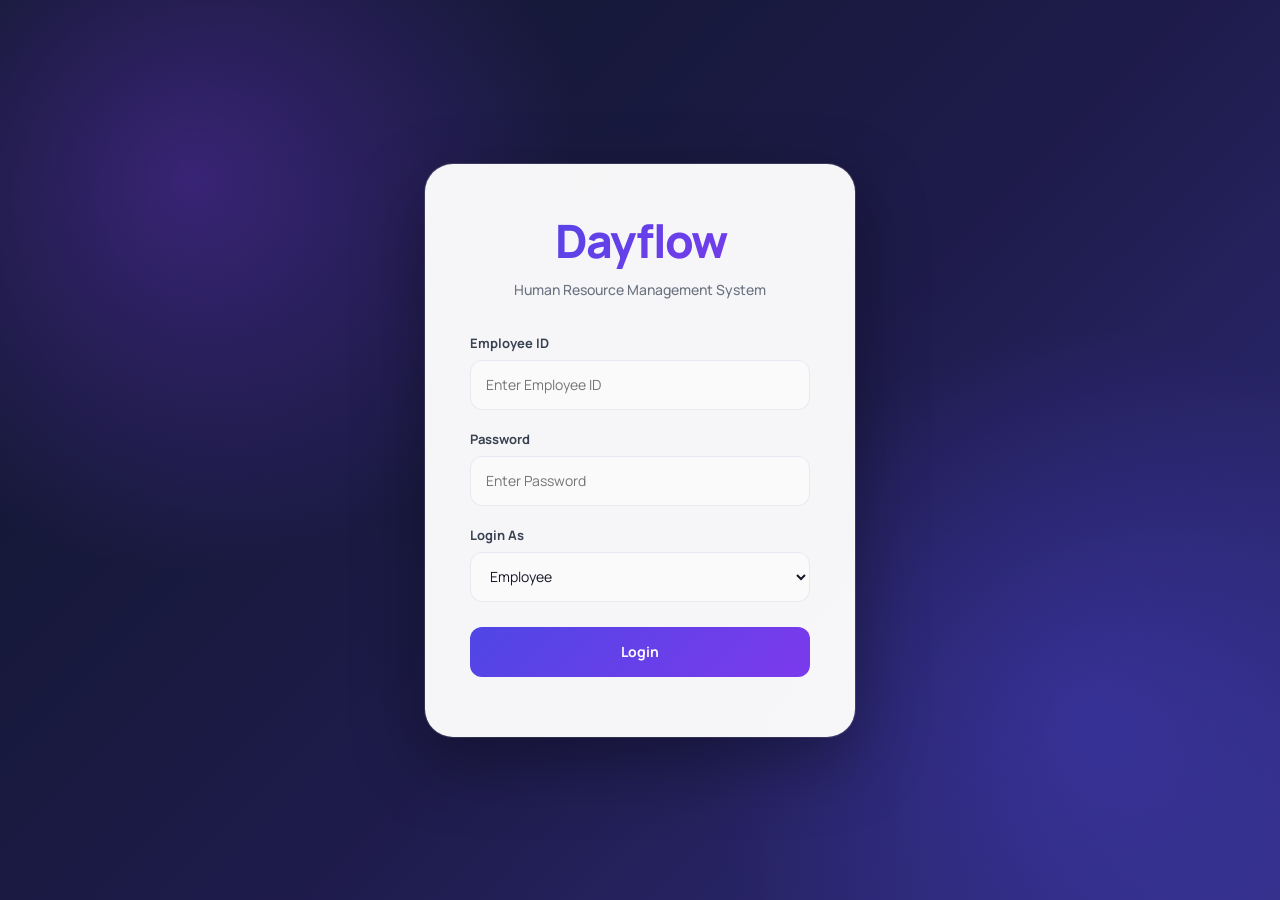
==== index.html @ cca29680 "Initial commit" ====
<!DOCTYPE html>
<html lang="en">
<head>
    <meta charset="UTF-8">
    <meta name="viewport" content="width=device-width, initial-scale=1.0">
    <title>Dayflow - HRMS</title>
    <link rel="stylesheet" href="style.css">
</head>

<body>

    <div class="login-container">

        <div class="login-box">

            <h1>Dayflow</h1>
            <p class="subtitle">Human Resource Management System</p>

            <form id="loginForm">

                <label>Employee ID</label>
                <input type="text" id="employeeId" placeholder="Enter Employee ID" required>

                <label>Password</label>
                <input type="password" id="password" placeholder="Enter Password" required>

                <label>Login As</label>
                <select id="role">
                    <option value="employee">Employee</option>
                    <option value="hr">HR / Admin</option>
                </select>

                <button type="submit">Login</button>

            </form>

            <p id="loginMessage"></p>

        </div>

    </div>

    <script src="script.js"></script>

</body>
</html>
---- style.css ----
@import url('https://fonts.googleapis.com/css2?family=Manrope:wght@400;500;600;700;800&display=swap');

* {
    box-sizing: border-box;
    margin: 0;
    padding: 0;
}

:root {
    --navy: #111827;
    --indigo: #4f46e5;
    --purple: #7c3aed;
    --light-bg: #f7f7fb;
    --white: #ffffff;
    --text: #171827;
    --muted: #6b7280;
    --border: #e8e8f0;
    --success: #16a34a;
    --danger: #dc2626;
}

body {
    font-family: 'Manrope', sans-serif;
    color: var(--text);
}

/* =========================
   LOGIN PAGE
========================= */

body:not(.dashboard-body) {
    min-height: 100vh;
    background:
        radial-gradient(circle at 15% 20%, rgba(124, 58, 237, 0.35), transparent 30%),
        radial-gradient(circle at 85% 80%, rgba(79, 70, 229, 0.35), transparent 30%),
        linear-gradient(135deg, #0f172a, #1e1b4b 55%, #312e81);

    display: flex;
    justify-content: center;
    align-items: center;
}

.login-container {
    width: 100%;
    padding: 30px;
    display: flex;
    justify-content: center;
    align-items: center;
}

.login-box {
    width: 430px;
    padding: 45px;
    border-radius: 28px;

    background: rgba(255, 255, 255, 0.96);

    box-shadow:
        0 25px 70px rgba(0, 0, 0, 0.35),
        0 0 0 1px rgba(255, 255, 255, 0.15);
}

.login-box h1 {
    text-align: center;
    font-size: 46px;
    font-weight: 800;
    letter-spacing: -2px;

    background: linear-gradient(
        135deg,
        #4f46e5,
        #7c3aed
    );

    -webkit-background-clip: text;
    -webkit-text-fill-color: transparent;

    margin-bottom: 8px;
}

.subtitle {
    text-align: center;
    color: var(--muted);
    font-size: 14px;
    font-weight: 500;
    margin-bottom: 35px;
}

label {
    display: block;
    margin-top: 20px;
    margin-bottom: 8px;

    font-size: 13px;
    font-weight: 700;
    color: #374151;
}

input,
select {
    width: 100%;
    height: 50px;

    padding: 0 15px;

    border: 1px solid var(--border);
    border-radius: 12px;

    background: #fafafa;

    font-family: 'Manrope', sans-serif;
    font-size: 14px;
    color: var(--text);

    outline: none;

    transition: 0.25s;
}

input:focus,
select:focus {
    border-color: var(--indigo);

    background: white;

    box-shadow:
        0 0 0 4px rgba(79, 70, 229, 0.1);
}

button {
    width: 100%;
    height: 50px;

    border: none;
    border-radius: 12px;

    margin-top: 25px;

    background: linear-gradient(
        135deg,
        #4f46e5,
        #7c3aed
    );

    color: white;

    font-family: 'Manrope', sans-serif;
    font-size: 14px;
    font-weight: 700;

    cursor: pointer;

    transition:
        transform 0.2s,
        box-shadow 0.2s;
}

button:hover {
    transform: translateY(-2px);

    box-shadow:
        0 10px 25px rgba(79, 70, 229, 0.3);
}

button:active {
    transform: translateY(0);
}

#loginMessage {
    text-align: center;
    margin-top: 15px;
    color: var(--danger);
    font-size: 13px;
}

/* =========================
   DASHBOARD
========================= */

.dashboard-body {
    min-height: 100vh;

    background:
        radial-gradient(
            circle at top right,
            rgba(124, 58, 237, 0.08),
            transparent 30%
        ),
        var(--light-bg);

    display: block;
}

.dashboard {
    width: 100%;
    min-height: 100vh;
}

/* =========================
   TOP BAR
========================= */

.topbar {
    height: 82px;

    padding: 0 45px;

    background: rgba(255, 255, 255, 0.92);

    border-bottom: 1px solid var(--border);

    display: flex;
    justify-content: space-between;
    align-items: center;

    position: sticky;
    top: 0;

    z-index: 10;

    backdrop-filter: blur(15px);
}

.topbar h1 {
    font-size: 26px;
    font-weight: 800;

    letter-spacing: -1px;

    background: linear-gradient(
        135deg,
        #4f46e5,
        #7c3aed
    );

    -webkit-background-clip: text;
    -webkit-text-fill-color: transparent;
}

.topbar p {
    margin-top: 2px;

    font-size: 12px;
    font-weight: 600;

    color: var(--muted);
}

.logout-btn {
    width: auto;

    height: 40px;

    padding: 0 18px;

    margin: 0;

    background: #f3f4f6;

    color: #374151;

    border: 1px solid var(--border);
}

.logout-btn:hover {
    background: #fee2e2;
    color: #dc2626;

    box-shadow: none;
}

/* =========================
   MAIN
========================= */

.dashboard main {
    max-width: 1250px;

    margin: auto;

    padding: 40px;
}

/* =========================
   WELCOME
========================= */

.welcome-card {
    position: relative;

    overflow: hidden;

    background:
        linear-gradient(
            135deg,
            #111827,
            #312e81
        );

    color: white;

    padding: 32px;

    border-radius: 22px;

    margin-bottom: 28px;

    box-shadow:
        0 15px 40px rgba(17, 24, 39, 0.15);
}

.welcome-card::after {
    content: "";

    position: absolute;

    width: 220px;
    height: 220px;

    border-radius: 50%;

    background: rgba(124, 58, 237, 0.35);

    right: -60px;
    top: -80px;
}

.welcome-card h2 {
    position: relative;
    z-index: 1;

    font-size: 25px;
    font-weight: 800;

    margin-bottom: 8px;
}

.welcome-card p {
    position: relative;
    z-index: 1;

    color: #c7d2fe;

    font-size: 14px;
}

/* =========================
   DASHBOARD CARDS
========================= */

.dashboard-grid {
    display: grid;

    grid-template-columns:
        repeat(4, 1fr);

    gap: 18px;
}

.dashboard-card {
    background: white;

    padding: 25px;

    border-radius: 18px;

    border: 1px solid var(--border);

    box-shadow:
        0 5px 20px rgba(17, 24, 39, 0.04);

    transition:
        transform 0.2s,
        box-shadow 0.2s;
}

.dashboard-card:hover {
    transform: translateY(-4px);

    box-shadow:
        0 15px 35px rgba(17, 24, 39, 0.09);
}

.dashboard-card h3 {
    font-size: 16px;
    font-weight: 800;

    color: var(--text);

    margin-bottom: 10px;
}

.dashboard-card p {
    color: var(--muted);

    font-size: 13px;
    line-height: 1.6;

    min-height: 55px;
}

.dashboard-card button {
    margin-top: 18px;

    height: 43px;

    font-size: 13px;
}

/* =========================
   CONTENT
========================= */

.content-section {
    background: white;

    margin-top: 22px;

    padding: 30px;

    border-radius: 18px;

    border: 1px solid var(--border);

    box-shadow:
        0 5px 20px rgba(17, 24, 39, 0.04);
}

.content-section h2 {
    font-size: 20px;
    font-weight: 800;

    margin-bottom: 20px;

    color: var(--text);
}

.content-section p {
    color: var(--muted);

    font-size: 14px;

    margin-bottom: 10px;
}

.content-section strong {
    color: var(--text);
}

/* =========================
   PROFILE
========================= */

.profile-info {
    display: grid;

    grid-template-columns:
        repeat(2, 1fr);

    gap: 15px;
}

.profile-info p {
    padding: 16px;

    background: #f8f8fc;

    border-radius: 12px;

    border: 1px solid var(--border);
}

/* =========================
   MOBILE
========================= */

@media (max-width: 1000px) {

    .dashboard-grid {
        grid-template-columns:
            repeat(2, 1fr);
    }
}

@media (max-width: 650px) {

    .login-box {
        width: 100%;
        padding: 30px;
    }

    .topbar {
        padding: 0 20px;
    }

    .dashboard main {
        padding: 20px;
    }

    .dashboard-grid {
        grid-template-columns: 1fr;
    }

    .profile-info {
        grid-template-columns: 1fr;
    }
}
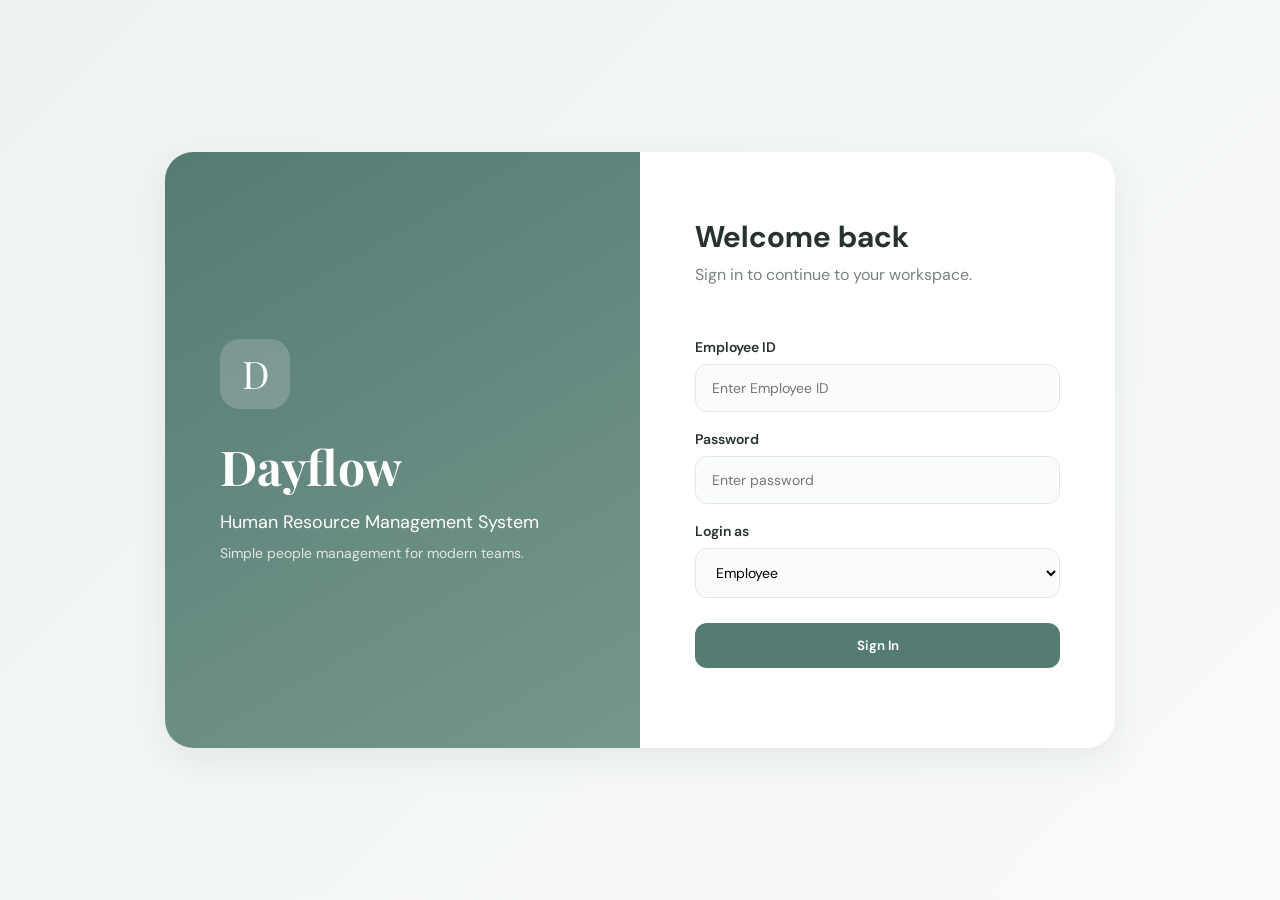
==== commit cafbdb08: "Updated project" ====
--- a/index.html
+++ b/index.html
@@ -3,38 +3,67 @@
 <head>
     <meta charset="UTF-8">
     <meta name="viewport" content="width=device-width, initial-scale=1.0">
-    <title>Dayflow - HRMS</title>
+    <title>Dayflow | HRMS</title>
     <link rel="stylesheet" href="style.css">
 </head>
 
-<body>
+<body class="login-page">
 
-    <div class="login-container">
+    <div class="login-wrapper">
+
+        <div class="login-brand">
+            <div class="brand-logo">D</div>
+
+            <h1>Dayflow</h1>
+
+            <p>Human Resource Management System</p>
+
+            <span>
+                Simple people management for modern teams.
+            </span>
+        </div>
 
         <div class="login-box">
 
-            <h1>Dayflow</h1>
-            <p class="subtitle">Human Resource Management System</p>
+            <div class="login-heading">
+                <h2>Welcome back</h2>
+                <p>Sign in to continue to your workspace.</p>
+            </div>
 
             <form id="loginForm">
 
-                <label>Employee ID</label>
-                <input type="text" id="employeeId" placeholder="Enter Employee ID" required>
+                <label for="employeeId">Employee ID</label>
 
-                <label>Password</label>
-                <input type="password" id="password" placeholder="Enter Password" required>
+                <input
+                    type="text"
+                    id="employeeId"
+                    placeholder="Enter Employee ID"
+                    autocomplete="username"
+                >
 
-                <label>Login As</label>
+                <label for="password">Password</label>
+
+                <input
+                    type="password"
+                    id="password"
+                    placeholder="Enter password"
+                    autocomplete="current-password"
+                >
+
+                <label for="role">Login as</label>
+
                 <select id="role">
                     <option value="employee">Employee</option>
                     <option value="hr">HR / Admin</option>
                 </select>
 
-                <button type="submit">Login</button>
+                <button type="submit" class="primary-btn login-btn">
+                    Sign In
+                </button>
 
             </form>
 
-            <p id="loginMessage"></p>
+            <p id="loginMessage" class="login-message"></p>
 
         </div>
 
--- a/style.css
+++ b/style.css
@@ -1,507 +1,769 @@
-@import url('https://fonts.googleapis.com/css2?family=Manrope:wght@400;500;600;700;800&display=swap');
+@import url('https://fonts.googleapis.com/css2?family=DM+Sans:wght@400;500;600;700&family=Playfair+Display:wght@600&display=swap');
 
 * {
-    box-sizing: border-box;
     margin: 0;
     padding: 0;
+    box-sizing: border-box;
 }
 
 :root {
-    --navy: #111827;
-    --indigo: #4f46e5;
-    --purple: #7c3aed;
-    --light-bg: #f7f7fb;
+    --bg: #f5f7f6;
     --white: #ffffff;
-    --text: #171827;
-    --muted: #6b7280;
-    --border: #e8e8f0;
-    --success: #16a34a;
-    --danger: #dc2626;
+    --primary: #557c73;
+    --primary-dark: #3f625a;
+    --soft: #e8efec;
+    --text: #27332f;
+    --muted: #78837f;
+    --border: #e1e7e4;
+    --green: #3f8f68;
+    --red: #c96b6b;
+    --yellow: #c49a4a;
+    --shadow: 0 12px 35px rgba(50, 70, 64, 0.08);
 }
 
 body {
-    font-family: 'Manrope', sans-serif;
+    font-family: "DM Sans", sans-serif;
+    background: var(--bg);
     color: var(--text);
 }
 
-/* =========================
-   LOGIN PAGE
-========================= */
-
-body:not(.dashboard-body) {
+/* ================= LOGIN ================= */
+
+.login-page {
     min-height: 100vh;
-    background:
-        radial-gradient(circle at 15% 20%, rgba(124, 58, 237, 0.35), transparent 30%),
-        radial-gradient(circle at 85% 80%, rgba(79, 70, 229, 0.35), transparent 30%),
-        linear-gradient(135deg, #0f172a, #1e1b4b 55%, #312e81);
-
-    display: flex;
+    background: linear-gradient(135deg, #eef3f0, #f8faf9);
+    display: flex;
+    align-items: center;
     justify-content: center;
-    align-items: center;
-}
-
-.login-container {
-    width: 100%;
     padding: 30px;
-    display: flex;
+}
+
+.login-wrapper {
+    width: 950px;
+    max-width: 100%;
+    min-height: 560px;
+    background: var(--white);
+    border-radius: 28px;
+    box-shadow: var(--shadow);
+    display: grid;
+    grid-template-columns: 1fr 1fr;
+    overflow: hidden;
+}
+
+.login-brand {
+    background: linear-gradient(150deg, #557c73, #76968d);
+    color: white;
+    padding: 70px 55px;
+    display: flex;
+    flex-direction: column;
     justify-content: center;
-    align-items: center;
+}
+
+.brand-logo {
+    width: 70px;
+    height: 70px;
+    border-radius: 20px;
+    background: rgba(255,255,255,0.18);
+    display: flex;
+    align-items: center;
+    justify-content: center;
+    font-family: "Playfair Display", serif;
+    font-size: 38px;
+    margin-bottom: 25px;
+}
+
+.login-brand h1 {
+    font-family: "Playfair Display", serif;
+    font-size: 48px;
+    margin-bottom: 12px;
+}
+
+.login-brand p {
+    font-size: 18px;
+    margin-bottom: 10px;
+}
+
+.login-brand span {
+    opacity: 0.8;
+    font-size: 14px;
 }
 
 .login-box {
-    width: 430px;
-    padding: 45px;
-    border-radius: 28px;
-
-    background: rgba(255, 255, 255, 0.96);
-
-    box-shadow:
-        0 25px 70px rgba(0, 0, 0, 0.35),
-        0 0 0 1px rgba(255, 255, 255, 0.15);
-}
-
-.login-box h1 {
-    text-align: center;
-    font-size: 46px;
-    font-weight: 800;
-    letter-spacing: -2px;
-
-    background: linear-gradient(
-        135deg,
-        #4f46e5,
-        #7c3aed
-    );
-
-    -webkit-background-clip: text;
-    -webkit-text-fill-color: transparent;
-
+    padding: 65px 55px;
+    display: flex;
+    flex-direction: column;
+    justify-content: center;
+}
+
+.login-heading h2 {
+    font-size: 30px;
     margin-bottom: 8px;
 }
 
-.subtitle {
-    text-align: center;
-    color: var(--muted);
-    font-size: 14px;
-    font-weight: 500;
+.login-heading p {
+    color: var(--muted);
     margin-bottom: 35px;
 }
 
 label {
     display: block;
-    margin-top: 20px;
-    margin-bottom: 8px;
-
-    font-size: 13px;
-    font-weight: 700;
-    color: #374151;
+    font-size: 14px;
+    font-weight: 600;
+    margin: 18px 0 8px;
 }
 
 input,
 select {
     width: 100%;
-    height: 50px;
-
-    padding: 0 15px;
-
+    padding: 14px 16px;
     border: 1px solid var(--border);
     border-radius: 12px;
-
-    background: #fafafa;
-
-    font-family: 'Manrope', sans-serif;
-    font-size: 14px;
-    color: var(--text);
-
     outline: none;
-
-    transition: 0.25s;
+    font-family: inherit;
+    font-size: 14px;
+    background: #fafcfb;
 }
 
 input:focus,
 select:focus {
-    border-color: var(--indigo);
-
-    background: white;
-
-    box-shadow:
-        0 0 0 4px rgba(79, 70, 229, 0.1);
-}
-
-button {
+    border-color: var(--primary);
+    box-shadow: 0 0 0 3px rgba(85,124,115,0.1);
+}
+
+.primary-btn {
+    border: none;
+    background: var(--primary);
+    color: white;
+    padding: 14px 22px;
+    border-radius: 12px;
+    font-family: inherit;
+    font-weight: 600;
+    cursor: pointer;
+    transition: 0.25s;
+}
+
+.primary-btn:hover {
+    background: var(--primary-dark);
+    transform: translateY(-1px);
+}
+
+.login-btn {
     width: 100%;
-    height: 50px;
-
-    border: none;
-    border-radius: 12px;
-
     margin-top: 25px;
-
-    background: linear-gradient(
-        135deg,
-        #4f46e5,
-        #7c3aed
-    );
-
-    color: white;
-
-    font-family: 'Manrope', sans-serif;
-    font-size: 14px;
-    font-weight: 700;
-
-    cursor: pointer;
-
-    transition:
-        transform 0.2s,
-        box-shadow 0.2s;
-}
-
-button:hover {
-    transform: translateY(-2px);
-
-    box-shadow:
-        0 10px 25px rgba(79, 70, 229, 0.3);
-}
-
-button:active {
-    transform: translateY(0);
-}
-
-#loginMessage {
+}
+
+.login-message {
     text-align: center;
+    color: var(--red);
     margin-top: 15px;
-    color: var(--danger);
-    font-size: 13px;
-}
-
-/* =========================
-   DASHBOARD
-========================= */
+    font-size: 14px;
+}
+
+/* ================= LAYOUT ================= */
 
 .dashboard-body {
     min-height: 100vh;
-
-    background:
-        radial-gradient(
-            circle at top right,
-            rgba(124, 58, 237, 0.08),
-            transparent 30%
-        ),
-        var(--light-bg);
-
+}
+
+.app-layout {
+    display: flex;
+    min-height: 100vh;
+}
+
+/* ================= SIDEBAR ================= */
+
+.sidebar {
+    width: 255px;
+    background: #ffffff;
+    border-right: 1px solid var(--border);
+    padding: 28px 18px;
+    display: flex;
+    flex-direction: column;
+    position: fixed;
+    height: 100vh;
+    left: 0;
+    top: 0;
+}
+
+.sidebar-brand {
+    display: flex;
+    align-items: center;
+    gap: 12px;
+    padding: 0 10px;
+    margin-bottom: 45px;
+}
+
+.small-logo {
+    width: 42px;
+    height: 42px;
+    background: var(--primary);
+    color: white;
+    border-radius: 13px;
+    display: flex;
+    justify-content: center;
+    align-items: center;
+    font-family: "Playfair Display", serif;
+    font-size: 24px;
+}
+
+.sidebar-brand h2 {
+    font-size: 20px;
+}
+
+.sidebar-brand span {
+    color: var(--muted);
+    font-size: 11px;
+}
+
+.sidebar-nav {
+    display: flex;
+    flex-direction: column;
+    gap: 7px;
+}
+
+.nav-item {
+    border: none;
+    background: transparent;
+    padding: 13px 15px;
+    border-radius: 12px;
+    text-align: left;
+    color: #66716d;
+    font-family: inherit;
+    font-size: 14px;
+    cursor: pointer;
+    display: flex;
+    align-items: center;
+    gap: 13px;
+    transition: 0.25s;
+}
+
+.nav-item span {
+    width: 22px;
+}
+
+.nav-item:hover {
+    background: var(--soft);
+    color: var(--primary-dark);
+}
+
+.nav-item.active {
+    background: var(--soft);
+    color: var(--primary-dark);
+    font-weight: 600;
+}
+
+.sidebar-bottom {
+    margin-top: auto;
+}
+
+.mini-user {
+    display: flex;
+    align-items: center;
+    gap: 10px;
+    padding: 15px 10px;
+    border-top: 1px solid var(--border);
+    margin-bottom: 8px;
+}
+
+.avatar {
+    width: 38px;
+    height: 38px;
+    border-radius: 50%;
+    background: #dce9e5;
+    color: var(--primary-dark);
+    display: flex;
+    align-items: center;
+    justify-content: center;
+    font-weight: 700;
+}
+
+.admin-avatar {
+    background: #e8e3d7;
+    color: #826d42;
+}
+
+.mini-user strong {
     display: block;
-}
-
-.dashboard {
+    font-size: 12px;
+}
+
+.mini-user span {
+    display: block;
+    color: var(--muted);
+    font-size: 10px;
+    margin-top: 3px;
+}
+
+.logout-side {
     width: 100%;
+    border: none;
+    background: transparent;
+    color: var(--muted);
+    padding: 10px;
+    text-align: left;
+    cursor: pointer;
+    border-radius: 10px;
+    font-family: inherit;
+}
+
+.logout-side:hover {
+    background: #f8eeee;
+    color: var(--red);
+}
+
+/* ================= MAIN ================= */
+
+.main-content {
+    margin-left: 255px;
+    width: calc(100% - 255px);
+    padding: 45px;
     min-height: 100vh;
 }
 
-/* =========================
-   TOP BAR
-========================= */
-
-.topbar {
-    height: 82px;
-
-    padding: 0 45px;
-
-    background: rgba(255, 255, 255, 0.92);
-
+.page-header {
+    margin-bottom: 30px;
+}
+
+.page-header h1 {
+    font-family: "Playfair Display", serif;
+    font-size: 34px;
+    margin-bottom: 7px;
+}
+
+.page-header p {
+    color: var(--muted);
+    font-size: 14px;
+}
+
+/* ================= OVERVIEW ================= */
+
+.welcome-card {
+    background: linear-gradient(135deg, #557c73, #77988e);
+    color: white;
+    border-radius: 22px;
+    padding: 32px;
+    margin-bottom: 25px;
+    box-shadow: var(--shadow);
+}
+
+.welcome-card h1 {
+    font-family: "Playfair Display", serif;
+    font-size: 30px;
+    margin-bottom: 8px;
+}
+
+.welcome-card p {
+    opacity: 0.85;
+    font-size: 14px;
+}
+
+.stats-grid {
+    display: grid;
+    grid-template-columns: repeat(4, 1fr);
+    gap: 18px;
+    margin-bottom: 25px;
+}
+
+.stat-card {
+    background: white;
+    border: 1px solid var(--border);
+    border-radius: 18px;
+    padding: 22px;
+    box-shadow: var(--shadow);
+    transition: 0.25s;
+}
+
+.stat-card:hover {
+    transform: translateY(-3px);
+}
+
+.stat-card p {
+    color: var(--muted);
+    font-size: 13px;
+    margin-bottom: 7px;
+}
+
+.stat-card h2,
+.stat-card h3 {
+    font-size: 27px;
+}
+
+.stat-icon {
+    font-size: 25px;
+    margin-bottom: 12px;
+}
+
+.notification {
+    background: #f5f0e5;
+    border: 1px solid #eadfc8;
+    padding: 18px 20px;
+    border-radius: 15px;
+    margin-bottom: 25px;
+    font-size: 14px;
+}
+
+.content-card {
+    background: white;
+    border: 1px solid var(--border);
+    border-radius: 20px;
+    padding: 28px;
+    box-shadow: var(--shadow);
+    margin-bottom: 25px;
+}
+
+.content-card h2 {
+    margin-bottom: 18px;
+    font-size: 21px;
+}
+
+.attendance-bar {
+    height: 12px;
+    background: #e8edeb;
+    border-radius: 20px;
+    overflow: hidden;
+    margin: 15px 0;
+}
+
+.attendance-progress {
+    width: 86%;
+    height: 100%;
+    background: var(--primary);
+    border-radius: 20px;
+}
+
+/* ================= PROFILE ================= */
+
+.profile-card {
+    background: white;
+    border: 1px solid var(--border);
+    border-radius: 22px;
+    padding: 30px;
+    box-shadow: var(--shadow);
+}
+
+.profile-top {
+    display: flex;
+    align-items: center;
+    gap: 20px;
+    padding-bottom: 25px;
     border-bottom: 1px solid var(--border);
-
+    margin-bottom: 25px;
+}
+
+.large-avatar {
+    width: 75px;
+    height: 75px;
+    border-radius: 22px;
+    background: #dce9e5;
+    color: var(--primary-dark);
+    display: flex;
+    align-items: center;
+    justify-content: center;
+    font-size: 30px;
+    font-weight: 700;
+}
+
+.profile-top h2 {
+    margin-bottom: 5px;
+}
+
+.profile-top p {
+    color: var(--muted);
+    font-size: 14px;
+}
+
+.profile-details {
+    display: grid;
+    grid-template-columns: repeat(2, 1fr);
+    gap: 20px;
+}
+
+.detail-box {
+    background: #f8faf9;
+    border-radius: 14px;
+    padding: 17px;
+}
+
+.detail-box span {
+    color: var(--muted);
+    font-size: 12px;
+    display: block;
+    margin-bottom: 5px;
+}
+
+.detail-box strong {
+    font-size: 14px;
+}
+
+/* ================= TABLE ================= */
+
+.table-wrapper {
+    overflow-x: auto;
+}
+
+table {
+    width: 100%;
+    border-collapse: collapse;
+}
+
+th {
+    background: #f5f8f6;
+    color: var(--muted);
+    font-size: 12px;
+    text-align: left;
+    padding: 15px;
+}
+
+td {
+    padding: 16px 15px;
+    border-bottom: 1px solid var(--border);
+    font-size: 13px;
+}
+
+tr:last-child td {
+    border-bottom: none;
+}
+
+/* ================= BADGES ================= */
+
+.badge {
+    display: inline-block;
+    padding: 6px 11px;
+    border-radius: 20px;
+    font-size: 11px;
+    font-weight: 600;
+}
+
+.present {
+    background: #e3f1e9;
+    color: var(--green);
+}
+
+.absent {
+    background: #f7e4e4;
+    color: var(--red);
+}
+
+.leave {
+    background: #f5eedc;
+    color: var(--yellow);
+}
+
+.pending {
+    background: #f5eedc;
+    color: #9a7a31;
+}
+
+.approved {
+    background: #e3f1e9;
+    color: var(--green);
+}
+
+/* ================= SEARCH ================= */
+
+.search-box {
+    margin-bottom: 20px;
+}
+
+.search-box input {
+    max-width: 350px;
+}
+
+/* ================= BUTTONS ================= */
+
+.action-btn {
+    border: none;
+    background: var(--primary);
+    color: white;
+    padding: 10px 16px;
+    border-radius: 10px;
+    font-family: inherit;
+    cursor: pointer;
+    font-size: 12px;
+}
+
+.action-btn:hover {
+    background: var(--primary-dark);
+}
+
+.secondary-btn {
+    border: 1px solid var(--border);
+    background: white;
+    color: var(--text);
+    padding: 11px 17px;
+    border-radius: 10px;
+    cursor: pointer;
+    font-family: inherit;
+}
+
+.button-row {
+    display: flex;
+    gap: 12px;
+    flex-wrap: wrap;
+}
+
+/* ================= FORM ================= */
+
+.form-grid {
+    display: grid;
+    grid-template-columns: repeat(2, 1fr);
+    gap: 18px;
+}
+
+.form-group {
+    margin-bottom: 5px;
+}
+
+.form-group label {
+    margin-top: 0;
+}
+
+/* ================= EMPLOYEE CARDS ================= */
+
+.employee-grid {
+    display: grid;
+    grid-template-columns: repeat(3, 1fr);
+    gap: 18px;
+}
+
+.employee-card {
+    background: white;
+    border: 1px solid var(--border);
+    border-radius: 18px;
+    padding: 22px;
+    transition: 0.25s;
+}
+
+.employee-card:hover {
+    transform: translateY(-3px);
+    box-shadow: var(--shadow);
+}
+
+.employee-card-top {
+    display: flex;
+    gap: 13px;
+    align-items: center;
+    margin-bottom: 18px;
+}
+
+.employee-card h3 {
+    font-size: 15px;
+}
+
+.employee-card p {
+    color: var(--muted);
+    font-size: 12px;
+    margin-top: 3px;
+}
+
+.employee-info {
+    border-top: 1px solid var(--border);
+    padding-top: 15px;
+}
+
+.employee-info div {
     display: flex;
     justify-content: space-between;
-    align-items: center;
-
-    position: sticky;
-    top: 0;
-
-    z-index: 10;
-
-    backdrop-filter: blur(15px);
-}
-
-.topbar h1 {
-    font-size: 26px;
-    font-weight: 800;
-
-    letter-spacing: -1px;
-
-    background: linear-gradient(
-        135deg,
-        #4f46e5,
-        #7c3aed
-    );
-
-    -webkit-background-clip: text;
-    -webkit-text-fill-color: transparent;
-}
-
-.topbar p {
-    margin-top: 2px;
-
+    margin-bottom: 9px;
     font-size: 12px;
-    font-weight: 600;
-
-    color: var(--muted);
-}
-
-.logout-btn {
-    width: auto;
-
-    height: 40px;
-
-    padding: 0 18px;
-
-    margin: 0;
-
-    background: #f3f4f6;
-
-    color: #374151;
-
-    border: 1px solid var(--border);
-}
-
-.logout-btn:hover {
-    background: #fee2e2;
-    color: #dc2626;
-
-    box-shadow: none;
-}
-
-/* =========================
-   MAIN
-========================= */
-
-.dashboard main {
-    max-width: 1250px;
-
-    margin: auto;
-
-    padding: 40px;
-}
-
-/* =========================
-   WELCOME
-========================= */
-
-.welcome-card {
-    position: relative;
-
-    overflow: hidden;
-
-    background:
-        linear-gradient(
-            135deg,
-            #111827,
-            #312e81
-        );
-
-    color: white;
-
-    padding: 32px;
-
-    border-radius: 22px;
-
-    margin-bottom: 28px;
-
-    box-shadow:
-        0 15px 40px rgba(17, 24, 39, 0.15);
-}
-
-.welcome-card::after {
-    content: "";
-
-    position: absolute;
-
-    width: 220px;
-    height: 220px;
-
-    border-radius: 50%;
-
-    background: rgba(124, 58, 237, 0.35);
-
-    right: -60px;
-    top: -80px;
-}
-
-.welcome-card h2 {
-    position: relative;
-    z-index: 1;
-
-    font-size: 25px;
-    font-weight: 800;
-
-    margin-bottom: 8px;
-}
-
-.welcome-card p {
-    position: relative;
-    z-index: 1;
-
-    color: #c7d2fe;
-
-    font-size: 14px;
-}
-
-/* =========================
-   DASHBOARD CARDS
-========================= */
-
-.dashboard-grid {
-    display: grid;
-
-    grid-template-columns:
-        repeat(4, 1fr);
-
-    gap: 18px;
-}
-
-.dashboard-card {
-    background: white;
-
-    padding: 25px;
-
-    border-radius: 18px;
-
-    border: 1px solid var(--border);
-
-    box-shadow:
-        0 5px 20px rgba(17, 24, 39, 0.04);
-
-    transition:
-        transform 0.2s,
-        box-shadow 0.2s;
-}
-
-.dashboard-card:hover {
-    transform: translateY(-4px);
-
-    box-shadow:
-        0 15px 35px rgba(17, 24, 39, 0.09);
-}
-
-.dashboard-card h3 {
-    font-size: 16px;
-    font-weight: 800;
-
-    color: var(--text);
-
-    margin-bottom: 10px;
-}
-
-.dashboard-card p {
-    color: var(--muted);
-
-    font-size: 13px;
-    line-height: 1.6;
-
-    min-height: 55px;
-}
-
-.dashboard-card button {
-    margin-top: 18px;
-
-    height: 43px;
-
-    font-size: 13px;
-}
-
-/* =========================
-   CONTENT
-========================= */
-
-.content-section {
-    background: white;
-
-    margin-top: 22px;
-
-    padding: 30px;
-
-    border-radius: 18px;
-
-    border: 1px solid var(--border);
-
-    box-shadow:
-        0 5px 20px rgba(17, 24, 39, 0.04);
-}
-
-.content-section h2 {
-    font-size: 20px;
-    font-weight: 800;
-
-    margin-bottom: 20px;
-
-    color: var(--text);
-}
-
-.content-section p {
-    color: var(--muted);
-
-    font-size: 14px;
-
-    margin-bottom: 10px;
-}
-
-.content-section strong {
-    color: var(--text);
-}
-
-/* =========================
-   PROFILE
-========================= */
-
-.profile-info {
-    display: grid;
-
-    grid-template-columns:
-        repeat(2, 1fr);
-
-    gap: 15px;
-}
-
-.profile-info p {
-    padding: 16px;
-
-    background: #f8f8fc;
-
-    border-radius: 12px;
-
-    border: 1px solid var(--border);
-}
-
-/* =========================
-   MOBILE
-========================= */
+}
+
+.employee-info span {
+    color: var(--muted);
+}
+
+/* ================= PAYROLL ================= */
+
+.salary-total {
+    font-size: 17px;
+    font-weight: 700;
+    color: var(--primary-dark);
+}
+
+/* ================= MOBILE ================= */
 
 @media (max-width: 1000px) {
 
-    .dashboard-grid {
-        grid-template-columns:
-            repeat(2, 1fr);
-    }
-}
-
-@media (max-width: 650px) {
+    .stats-grid {
+        grid-template-columns: repeat(2, 1fr);
+    }
+
+    .employee-grid {
+        grid-template-columns: repeat(2, 1fr);
+    }
+}
+
+@media (max-width: 750px) {
+
+    .login-wrapper {
+        grid-template-columns: 1fr;
+    }
+
+    .login-brand {
+        padding: 40px;
+    }
 
     .login-box {
-        width: 100%;
+        padding: 40px;
+    }
+
+    .sidebar {
+        width: 75px;
+        padding: 20px 10px;
+    }
+
+    .sidebar-brand div:last-child,
+    .nav-item:not(.active)::after,
+    .sidebar-bottom .mini-user div:last-child {
+        display: none;
+    }
+
+    .sidebar-brand {
+        justify-content: center;
+    }
+
+    .nav-item {
+        justify-content: center;
+        font-size: 0;
+    }
+
+    .nav-item span {
+        font-size: 18px;
+    }
+
+    .main-content {
+        margin-left: 75px;
+        width: calc(100% - 75px);
+        padding: 25px;
+    }
+
+    .stats-grid,
+    .employee-grid,
+    .profile-details,
+    .form-grid {
+        grid-template-columns: 1fr;
+    }
+}
+
+@media (max-width: 500px) {
+
+    .login-page {
+        padding: 15px;
+    }
+
+    .login-brand {
         padding: 30px;
     }
 
-    .topbar {
-        padding: 0 20px;
-    }
-
-    .dashboard main {
-        padding: 20px;
-    }
-
-    .dashboard-grid {
-        grid-template-columns: 1fr;
-    }
-
-    .profile-info {
-        grid-template-columns: 1fr;
+    .login-box {
+        padding: 30px;
+    }
+
+    .main-content {
+        padding: 18px;
+    }
+
+    .welcome-card {
+        padding: 24px;
     }
 }
